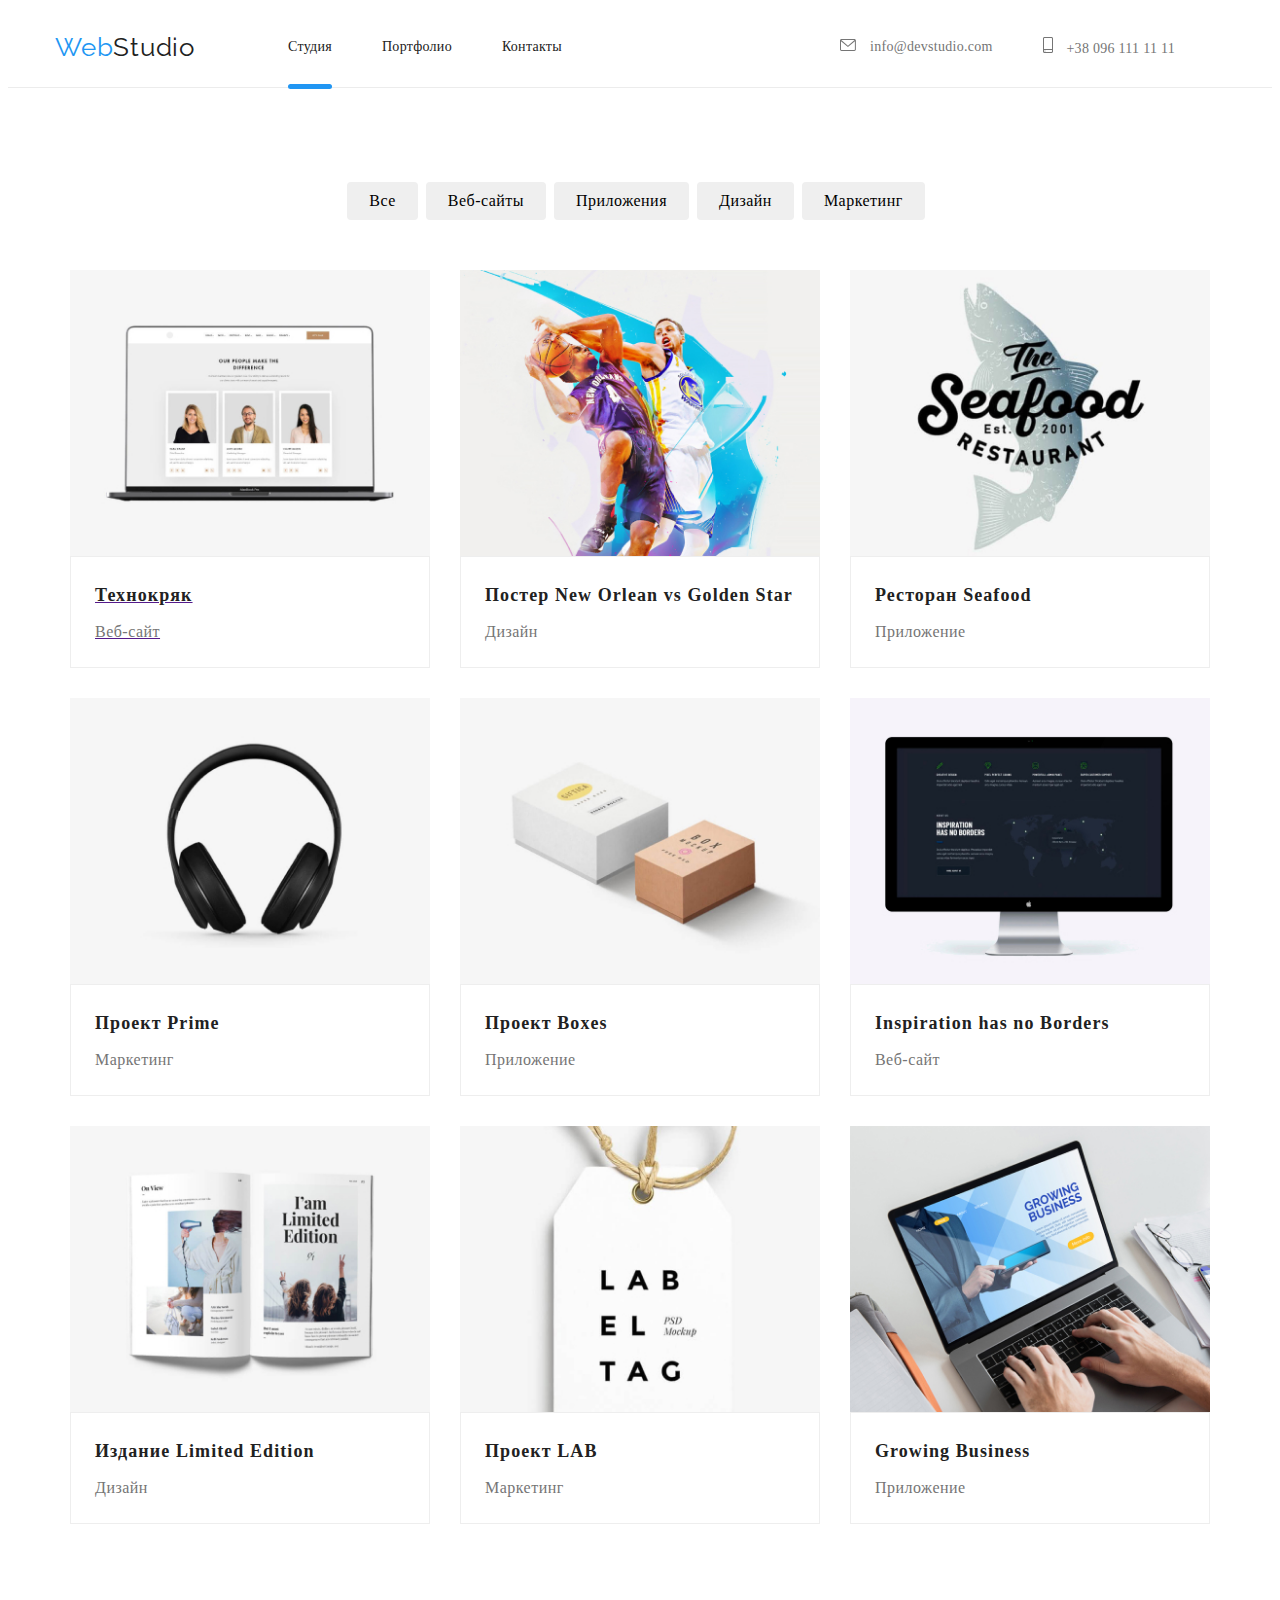
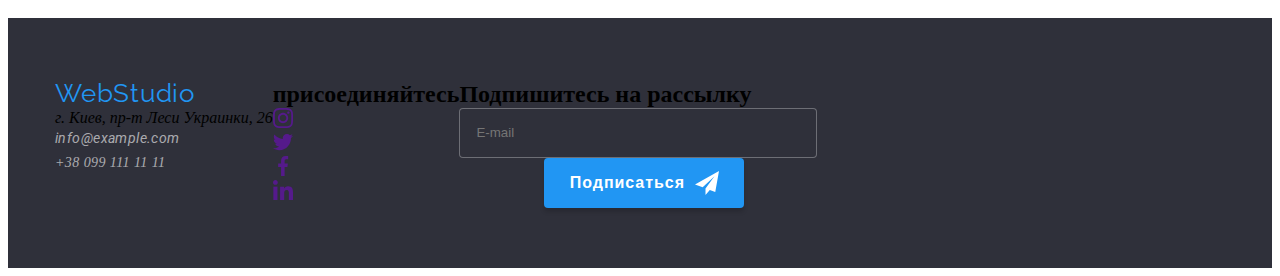
==== portfolio.html @ 3a4ba3d2 "SASS start" ====
<!DOCTYPE html>
<html lang="en">
<head>
    <meta charset="UTF-8">
    <meta http-equiv="X-UA-Compatible" content="IE=edge">
    <meta name="viewport" content="width=device-width, initial-scale=1.0">
    <title>Портфолио</title>
    <link rel="stylesheet" href="https://cdnjs.cloudflare.com/ajax/libs/modern-normalize/1.1.0/modern-normalize.min.css"
        integrity="sha512-wpPYUAdjBVSE4KJnH1VR1HeZfpl1ub8YT/NKx4PuQ5NmX2tKuGu6U/JRp5y+Y8XG2tV+wKQpNHVUX03MfMFn9Q=="
        crossorigin="anonymous" referrerpolicy="no-referrer" />

    <link href="https://fonts.googleapis.com/css2?family=Raleway:wght@700&family=Roboto:wght@400;500;700;900&display=swap"
        rel="stylesheet">
    
    <link rel="stylesheet" href="./css/main.min.css"/>
      
</head>
<body>
    <header class="header">
      <div class="conteiner">
        <div class="header__wrap">
          <a class="logo link" href="WebStudio"
            >Web<span class="logo__text">Studio</span>
          </a>
          <nav class="header__nav">
            <ul class="header__nav-list list">
              <li class="header__nav-item link current">
                <a href="./index.html" class="header__nav-link link current"
                  >Студия</a
                >
              </li>
              <li class="header__nav-item link">
                <a href="./portfolio.html" class="header__nav-link link "
                  >Портфолио</a
                >
              </li>
              <li class="header__nav-item link">
                <a href="" class="header__nav-link link">Контакты</a>
              </li>
            </ul>
          </nav>
          <ul class="header__contacts list">
            <li>
              <a class="header__contacts-link link" href="mailto:info@devstudio.com">
                <svg class="header-icon" width="16" height="12">
                  <use href="./img/icons.svg#icon-envelope"></use>
                </svg>
                info@devstudio.com
              </a>
            </li>
            <li>
              <a class="header__contacts-link link" href="tel:+380961111111">
                <svg class="header-icon" width="10" height="16">
                  <use href="./img/icons.svg#icon-smartphone"></use>
                </svg>
                +38 096 111 11 11
              </a>
            </li>
          </ul>
        </div>
      </div>
    </header>
    
    <main>
        <!-----Фильтр---->
        <section class="button" >
            <div class="container">
        <ul class="btn list">
            <li> <button class="button-nav" type="button">Все</button> </li>
            <li> <button class="button-nav" type="button">Веб-сайты</button> </li>
            <li> <button class="button-nav" type="button">Приложения</button> </li>
            <li> <button class="button-nav" type="button">Дизайн</button> </li>
            <li> <button class="button-nav" type="button">Маркетинг</button> </li>
        </ul>
        </div>
        
        <!----- Карточки---->
        <div class="container-card">
                    <ul class="card-set">
                <li class="item list">
                    <a href class="card-produkt-link">
                        <div class="masters-item-wrap">
            <img src="./img/img11.jpg" alt="фото Технокряк" width="370" />  
            <p class="portfolio-text">
                "Технокряк это современная площадка распространения коронавируса. Компании используют эту платформу для цифрового
                шпионажа и атак на защищённые сервера конкурентов."
            </p>
            </div>
            <div class="card-content"> 
            <h2 class="about-our-project">Технокряк</h2>
            <p class="about-project">Веб-сайт</p>
            </div>
            </a>
            </li>
            <li class="item list">
            <img src="./img/img222.jpg" alt="фото Постера" width="370" />
            <div class="card-content">
            <h2 class="about-our-project">Постер New Orlean vs Golden Star</h2>
            <p class="about-project">Дизайн</p>
            </div>
            </li>
            <li class="item list">
            <img src="./img/img333.jpg" alt="фото реклама ресторана" width="370" />
            <div class="card-content">
            <h2 class="about-our-project">Ресторан Seafood</h2>
            <p class="about-project">Приложение</p>
            </div>
            </li>
            <li class="item list">
            <img src="./img/img444.jpg" alt="фото проект прайм" width="370" />
            <div class="card-content">
            <h2 class="about-our-project">Проект Prime</h2>
            <p class="about-project">Маркетинг</p>
            </div>
            </li>
            <li class="item list">
            <img src="./img/img555.jpg" alt="фото проект прайм" width="370" />
            <div class="card-content">
            <h2 class="about-our-project">Проект Boxes</h2>
            <p class="about-project">Приложение</p>
            </div>
            </li>
            <li class="item list">
            <img src="./img/img666.jpg" alt="фото проект прайм" width="370" />
            <div class="card-content">
            <h2 class="about-our-project">Inspiration has no Borders</h2>
            <p class="about-project">Веб-сайт</p>
            </div>
            </li>
            <li class="item list">
            <img src="./img/img777.jpg" alt="фото проект прайм" width="370" />
            <div class="card-content">
            <h2 class="about-our-project">Издание Limited Edition</h2>
            <p class="about-project">Дизайн</p>
            </div>
            </li>
            <li class="item list">
            <img src="./img/img888.jpg" alt="фото проект прайм" width="370" />
            <div class="card-content">
            <h2 class="about-our-project">Проект LAB</h2>
            <p class="about-project">Маркетинг</p>
            </div>
            </li>
            <li class="item list">
            <img src="./img/img999.jpg" alt="фото проект прайм" width="370" />
            <div class="card-content">
            <h2 class="about-our-project">Growing Business</h2>
            <p class="about-project">Приложение</p>
            </div>
            </li>
            </ul>        
            </div>
            
        </section>
    </main>
    <footer class="footer">
        <div class="footer-conteiner">
            <div class="adress-footer">
                <a class="logo link" href="WebStudio">Web<span class="logo-three">Studio</span></a>
                <address class="address-header">
                    <ul class="list">
                        <li class="fotter-item">
                            г. Киев, пр-т Леси Украинки, 26 <br />
                        </li>
                        <li class="fotter-item">
                            <a class="address-header-mailto link" href="mailto:info@example.com">info@example.com</a><br />
                        </li>
                        <li class="fotter-item">
                            <a class="address-header-tel link" href="tel:+380991111111">+38 099 111 11 11</a>
                        </li>
                    </ul>
            </div>
    
    
            <div class="address-icons">
                <h2 class="join">присоединяйтесь</h2>
                <ul class="address-icons-insta list ">
                    <li class="address-icons-iteam">
                        <a href="" class="address-icons-link">
                            <svg class="address-icons-icon" width="20" height="20">
                                <use href="./img/icons.svg#icon-instagram">
                                </use>
                            </svg>
                        </a>
                    </li>
                    <li class="address-icons-iteam">
                        <a href="" class="address-icons-link">
                            <svg class="address-icons-icon" width="20" height="20">
                                <use href="./img/icons.svg#icon-twitter">
                                </use>
                            </svg>
                        </a>
                    </li>
                    <li class="address-icons-iteam">
                        <a href="" class="address-icons-link">
                            <svg class="address-icons-icon" width="20" height="20">
                                <use href="./img/icons.svg#icon-facebook1">
                                </use>
                            </svg>
                        </a>
                    </li>
                    <li class="address-icons-iteam">
                        <a href="" class="address-icons-link">
                            <svg class="address-icons-icon" width="20" height="20">
                                <use href="./img/icons.svg#icon-linkedin">
                                </use>
                            </svg>
                        </a>
                    </li>
                </ul>
            </div>
            <div class="mailing-conteiner">
              <h2 class="join">Подпишитесь на рассылку</h2>
              <div class="mailing-send">
              <input
               type="text"
               name placeholder="E-mail"
               class="input-mailing">
                <button type="submit"class=" hero-btn" >Подписаться
                <svg class="address-icons-plane" width="24" height="24">
                                <use href="./img/icons.svg#icon-plane">
                                </use>
                            </svg>
                            </button>
              </div>
        </div>
    </footer>
    </body>

    </html>
---- css/main.min.css ----
:root{--main-title-color: #ffffff;--second-title-color: #2f303a;--first-text-color: #ffffff;--second-text-color: #212121;--third-text-color: #757575;--fourth-text-color: #212121;--six-text-color: rgba(255, 255, 255, 0.6);--first-button-color: #ffffff;--second-button-color: #2196f3;--first-header-text-color: #2196f3;--second-header-text-color: #212121;--transition: 0.25s cubic-bezier(0.6, -0.28, 0.735, 0.045)}.visually-hidden{position:absolute;width:1px;height:1px;margin:-1px;padding:0;overflow:hidden;border:0;clip:rect(0 0 0 0)}.list{list-style:none}.link{text-decoration:none}p,h1,h2,h3,h4,h5,h6{margin:0}ul{margin:0;padding:0}img{display:block;max-width:100%;height:auto}*,*::after,*::before{box-sizing:border-box}.conteiner{width:1200px;padding-left:15px;padding-right:15px;margin:0 auto}.conteiner{width:1200px;padding-left:15px;padding-right:15px;margin:0 auto}.comand__title{font-weight:bold;font-size:36px;line-height:1.16;text-align:center;letter-spacing:.03em;color:var(--second-text-color);justify-content:center;margin-bottom:50px}.hero-btn{font-weight:bold;font-size:16px;line-height:1.87;letter-spacing:.06em;color:var(--first-text-color);cursor:pointer;width:200px;height:50px;left:700px;top:430px;border-radius:4px;background:var(--second-button-color);box-shadow:0px 4px 4px rgba(0,0,0,.15);margin:0 auto;display:flex;border:none;justify-content:center;align-items:center;transition:.25s cubic-bezier(0.6, -0.28, 0.735, 0.045)}.hero-btn:hover,.hero-btn:focus{color:--first-button-color;background-color:--first-button-color}.hero-btn-btn{font-weight:bold;font-size:16px;line-height:1.87;letter-spacing:.06em;color:var(--first-text-color);cursor:pointer;width:200px;height:50px;left:700px;top:430px;border-radius:4px;background:var(--second-button-color);box-shadow:0px 4px 4px rgba(0,0,0,.15);margin:0 auto;display:flex;border:none;justify-content:center;align-items:center;transition:.25s cubic-bezier(0.6, -0.28, 0.735, 0.045);margin-top:30px}.backdrope{width:100vw;height:100vh;background-color:rgba(105,105,105,.301);position:fixed;top:0;left:0;opacity:1;transition:250ms,visibility 250ms}.backdrope.is-hidden .modal{transform:translate(-50%, -50%) scale(0.7)}.modal{padding:40px;width:528px;min-height:581px;background-color:var(--main-title-color);border-radius:4px;position:absolute;top:50%;left:50%;transform:scale(1) translate(-50%, -50%);transition:transform 250ms;box-sizing:border-box}.modal-close{position:absolute;top:10px;right:10px;width:30px;height:30px;background-color:transparent;border:1px solid #999;border-radius:50%;display:flex;align-items:center;justify-content:center;box-sizing:border-box;cursor:pointer;color:var(--second-button-color)}.modal-close:hover,.modal-close:focus{fill:currentColor;border:1px solid var(--accent-color)}.icon-close{position:absolute}.backdrope.is-hidden.modal{transform:scale(1.5)}.is-hidden{visibility:hidden;opacity:0;pointer-events:none}.modal{padding:40px}.modal__title{font-size:19px;font-weight:bold;line-height:1.15;text-align:center;letter-spacing:.03em;color:var(--second-header-text-color);margin-bottom:12px;display:inline-block}.modal__title-field{margin-bottom:70px;margin:0 auto;position:relative}.modal__title-input-icon{position:absolute;top:50%;transform:translateY(-50%);left:15px;transition:var(--transition)}.modal__title-input-link{width:100%;height:40px;border:1px solid rgba(33,33,33,.2);border-radius:4px;padding-right:41px;padding-left:39px;box-sizing:border-box;outline:none;background-color:transparent;color:teal;transition:var(--transition)}.modal__title-input-link:focus+.imput-icon{fill:var(--second-button-color)}.modal__title-input-link:focus{border-color:var(--second-button-color)}.modal__title-input-link::-moz-placeholder{font-size:14px;color:var(--second-header-text-color);opacity:.7}.modal__title-input-link:-ms-input-placeholder{font-size:14px;color:var(--second-header-text-color);opacity:.7}.modal__title-input-link::placeholder{font-size:14px;color:var(--second-header-text-color);opacity:.7}.modal__title-link-text{width:100%;height:120px;border:1px solid rgba(33,33,33,.2);border-radius:4px;padding:10px;outline:none;resize:none;box-sizing:border-box;background-color:transparent;color:teal;transition:var(--transition)}.modal__title-link-text:focus{border-color:var(--second-button-color)}.modal__title-link-text::-moz-placeholder{font-size:14px;color:var(--second-header-text-color);opacity:.7}.modal__title-link-text:-ms-input-placeholder{font-size:14px;color:var(--second-header-text-color);opacity:.7}.modal__title-link-text::placeholder{font-size:14px;color:var(--second-header-text-color);opacity:.7}.modal__title-input-team{position:relative}.modal-input::-moz-placeholder, .modal-text::-moz-placeholder{font-size:14px;color:var(--second-header-text-color);opacity:.7}.modal-input:-ms-input-placeholder, .modal-text:-ms-input-placeholder{font-size:14px;color:var(--second-header-text-color);opacity:.7}.modal-input::placeholder,.modal-text::placeholder{font-size:14px;color:var(--second-header-text-color);opacity:.7}.modal__title-input-team{margin-bottom:10px;margin-top:4px}.modal__title-input-text{font-size:12px;color:var(--third-text-color)}.modal__check-text-color{margin-left:5px;text-decoration:underline;-webkit-text-decoration-skip-ink:none;text-decoration-skip-ink:none;font-size:14px;line-height:1.7;letter-spacing:.03em;color:var(--first-header-text-color)}.modal__check-text{font-size:14px;line-height:1.7;letter-spacing:.03em;color:var(--third-text-color);display:flex;justify-content:center;align-items:center;box-sizing:border-box}.modal__check-text::before{content:"";width:16px;height:15px;border:2px solid #000;margin-right:5px;display:block;border-radius:2px}.modal-check:checked+.modal__check-text::before{background-image:url(../img/check.svg);background-position:center;background-size:cover;background-repeat:no-repeat;border:none}.logo{font-family:Raleway,cursive;font-size:26px;line-height:1.19;letter-spacing:.03em;color:var(--first-header-text-color)}.logo__text{font-family:Raleway,cursive;font-size:26px;line-height:1.19;letter-spacing:.03em;color:var(--second-text-color);margin-right:93px}.logo__footer{font-family:Raleway,cursive;font-size:26px;line-height:1.19;letter-spacing:.03em;color:var(--first-text-color)}.header__wrap{display:flex;align-items:center}.header{padding-top:24px;padding-bottom:24px;border-bottom:1px solid #ececec}.header__nav-list{display:flex;margin-left:auto;align-items:center}.header__nav-item{font-weight:500;font-size:14px;line-height:1.33;letter-spacing:.02em;margin-right:50px;transition:color 250ms linear,cubic-bezier(0.6, -0.28, 0.735, 0.045);position:relative}.header__nav-link.current::after{content:"";display:block;width:100%;height:5px;background-color:var(--second-button-color);border-radius:10px;position:absolute;bottom:-32px}.header__nav-link{color:var(--second-text-color);transition:var(--transition)}.header__nav-link:hover,.header__nav-link:focus{color:var(--first-header-text-color)}.header__nav-link.current::after{content:"";display:block;width:100%;height:5px;background-color:var(--second-button-color);border-radius:10px;position:absolute;bottom:-32px}.header__contacts{display:flex;margin-left:auto}.header__contacts-link{font-weight:500;font-size:14px;line-height:1.14;letter-spacing:.02em;color:var(--third-text-color);margin-right:50px}.header__contacts-link:hover,.header__contacts-link:focus{color:var(--first-header-text-color)}.header-list{color:var(--third-text-color)}.header-list:hover,.header-list:focus{color:var(--second-button-color)}.header-icon{fill:var(--third-text-color)}.header-icon{margin-right:10px;fill:currentColor}.hero-right{background-color:var(--second-title-color);background-image:linear-gradient(rgba(47, 48, 58, 0.4), rgba(47, 48, 58, 0.4)),url(../img/offic.jpg);background-repeat:no-repeat;background-position:center;background-size:cover;padding-top:200px;padding-bottom:200px;justify-content:center;box-sizing:border-box;width:1600px;margin:0 auto}.hero__title{font-weight:900;font-size:44px;line-height:1.36;text-align:center;letter-spacing:.06em;text-transform:uppercase;color:var(--first-text-color);max-width:696px;margin:0 auto;margin-bottom:30px}.plan{padding-top:94px;padding-bottom:94px}.plan-list__item-text{font-size:14px;line-height:1.71;letter-spacing:.03em;color:var(--third-text-color);max-width:270px}.plan-list__item:not(:last-child){margin-right:30px}.plan-list{outline:1 px solid tomato;display:flex}.plan-list__item-pre-text{font-weight:bold;font-size:14px;line-height:1.14;letter-spacing:.03em;text-transform:uppercase;color:var(--second-text-color);margin-bottom:10px;margin-top:30px}.plan-list__item-box{display:flex;justify-content:center;align-items:center;width:270px;height:120px;background-color:#f5f4fa}.pikchers-link{padding-bottom:94px}.pikchers{display:flex}.pikchers__link:not(:last-child){margin-right:30px;position:relative}.pikchers__link-wrap{position:relative}.pikchers__link-text{position:absolute;font-weight:bold;font-size:14px;line-height:1.1;text-align:center;letter-spacing:.03em;text-transform:uppercase;color:var(--first-text-color);background-color:rgba(47,48,58,.8);bottom:0;width:100%;padding:27px 0px}.comand-list{display:flex;margin:0;margin-left:-30px}.comand-list>.comand-list__item{margin-left:30px;margin-top:50px;background-color:var(--main-title-color)}.comand-list>.comand-list__item{margin-left:30px;margin-top:0px;background-color:var(--main-title-color)}.comand-list__item-people{font-weight:500;font-size:16px;line-height:1.18;text-align:center;letter-spacing:.03em;color:var(--second-text-color);margin-bottom:10px}.comand-list__item-profession{font-size:16px;line-height:1.18;text-align:center;letter-spacing:.03em;color:var(--third-text-color);margin-bottom:16px}.comand-list__item-wrap{padding-top:30px;padding-bottom:30px;box-shadow:0px 1px 3px rgba(0,0,0,.12),0px 1px 1px rgba(0,0,0,.14),0px 2px 1px rgba(0,0,0,.2)}.comand-list__social{display:flex;justify-content:center}.social__item{width:44px;height:44px}.social__item+.social__item{margin-left:10px}.social__link{width:100%;height:100%;border-radius:50%;display:flex;justify-content:center;align-items:center;background-color:var(--main-title-color);color:#afb1b8;transition:var(--transition)}.social__link:hover,.social__link:focus{background-color:var(--second-button-color);color:var(--main-title-color)}.social__icon{fill:currentColor}.comand{padding-bottom:94px;padding-top:94px;background-color:#f5f4fa;box-sizing:border-box}.client{padding-top:94px;padding-bottom:94px;background-color:var(--main-title-color)}.client-constant__iteam{width:170px;height:92px;border:1px solid #afb1b8;border-radius:4px;transition:var(--transition)}.client-constant__iteam:hover,.client-constant__iteam:focus{border-color:var(--second-button-color)}.client-constant{display:flex;justify-content:center}.client-constant__iteam-link{width:100%;height:100%;border-radius:4px;display:flex;align-items:center;justify-content:center;border:none;background-color:var(--main-title-color);color:#afb1b8;transition:var(--transition)}.client-constant__iteam-link:hover,.client-constant__iteam-link:focus{background-color:var(--main-title-color);color:var(--second-button-color)}.client-constant__iteam-icon{fill:currentColor}.client-constant__iteam:not(:last-child){margin-right:30px}.footer{padding-top:60px;padding-bottom:60px;background-color:var(--second-title-color)}.footer-contact{font-style:normal;font-weight:normal;font-size:14px;line-height:1.71;letter-spacing:.03em;color:var(--first-text-color);margin-top:20px}.address-header-mailto{font-family:Roboto;font-size:14px;line-height:1.71;letter-spacing:.03em;color:var(--six-text-color)}.footer__adress{width:231px}.footer-social{margin-left:70px}.address-header-tel{font-size:14px;line-height:1.71;letter-spacing:.03em;color:var(--six-text-color);margin-top:90px}.footer-contact__link{margin-bottom:9px}.footer-conteiner{display:flex;align-items:baseline;width:1200px;padding-left:15px;padding-right:15px;margin:0 auto}.footer-social__text{display:flex;margin-bottom:20px;font-weight:bold;font-size:14px;line-height:1.14;letter-spacing:.03em;text-transform:uppercase;color:var(--first-text-color)}.footer-item__list-wrap{width:100%;height:100%;border-radius:50%;display:flex;justify-content:center;align-items:center;background-color:rgba(255,255,255,.1);color:#fff;transition:var(--transition);color:250ms linear,cubic-bezier(0.6, -0.28, 0.735, 0.045)}.footer-item__list-wrap:hover,.footer-item__list-wrap:focus{background-color:var(--second-button-color);color:var(--main-title-color)}.address-icons-icon{fill:currentColor}.footer-item__list{width:44px;height:44px}.footer-item__list+.footer-item__list{margin-left:10px}.footer-item{display:flex;justify-content:center}.footer-email{width:570px;height:86px;box-sizing:border-box;margin:12px 0 0 auto}.footer-email__item{display:flex;align-items:baseline}.input-mailing{width:358px;height:50px;border:1px solid rgba(255,255,255,.3);border-radius:4px;background-color:var(--second-title-color);color:rgba(255,255,255,.6);margin-right:12px;padding-left:16px}.address-icons-plane{margin-left:10px;fill:var(--main-title-color)}.about-our-project{font-size:18px;line-height:2;letter-spacing:.06em;color:var(--second-text-color)}.about-project{font-size:16px;line-height:1.87;letter-spacing:.03em;color:var(--third-text-color);margin-top:4px}.container-card{width:1170px;padding-left:15px;padding-right:15px;margin-left:auto;margin-right:auto;background-color:var(--main-title-color)}.card-set{padding:0;margin:0;display:flex;flex-wrap:wrap;margin-left:-30px;margin-top:-30px}.card-set>.item{flex-basis:calc(100% / 3 - 30px);margin-left:30px;margin-top:30px}.card-content{padding-left:24px;padding-bottom:20px;padding-top:20px;background-color:var(--main-title-color);border:1px solid #eee}.button-nav:hover{box-shadow:0px 1px 1px rgba(0,0,0,.12),0px 4px 4px rgba(0,0,0,.06),1px 4px 6px rgba(0,0,0,.16)}.portfolio-text{position:absolute;top:0;left:0;font-size:16px;color:#fff;line-height:1.5;padding:63px 24px;background-color:rgba(33,150,243,.9);height:100%;box-sizing:border-box;transform:translateY(100%);transition:var(--transition)}.item{position:relative}.item:hover .portfolio-text{transform:translateY(0)}.item:hover{box-shadow:0px 3px 1px rgba(0,0,0,.1),0px 1px 2px rgba(0,0,0,.08),0px 2px 2px rgba(0,0,0,.12)}.masters-item-wrap{position:relative;overflow:hidden}.btn{display:flex;justify-content:center;margin-bottom:50px}.button{padding-top:94px;padding-bottom:94px}.button-nav{font-family:inherit;font-style:inherit;font-weight:500;font-size:16px;line-height:1.62;letter-spacing:.03em;cursor:pointer;border-radius:4px;margin-right:8px;border:none;padding-left:22px;padding-right:22px;padding-top:6px;padding-bottom:6px;transition:var(--transition)}.button-nav:hover,.button-nav:focus,.button-nav .active{color:var(--first-text-color);background-color:var(--second-button-color)}/*# sourceMappingURL=main.min.css.map */
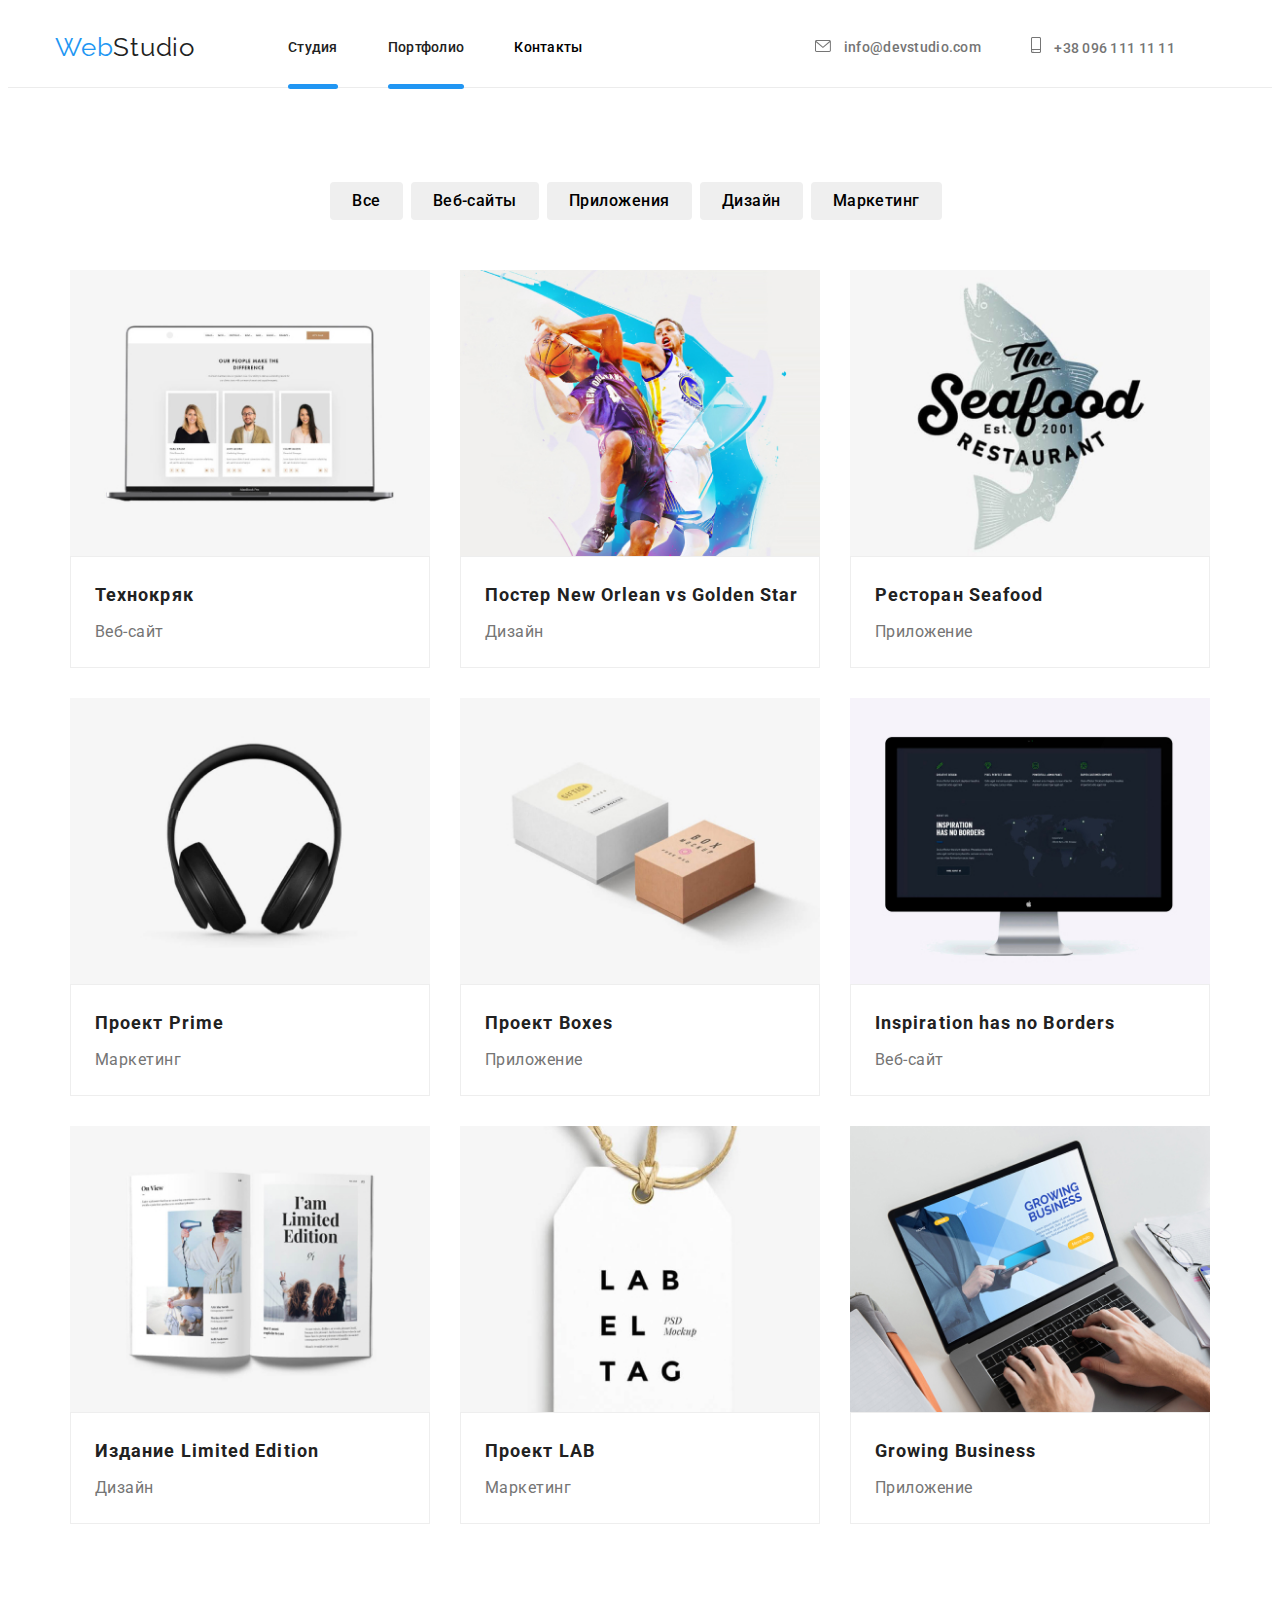
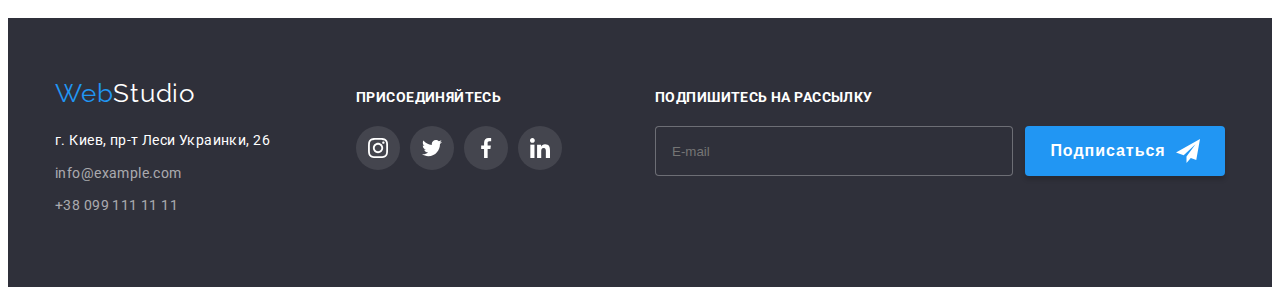
==== commit 687a826e: "corrects font" ====
--- a/portfolio.html
+++ b/portfolio.html
@@ -19,7 +19,7 @@
     <header class="header">
       <div class="conteiner">
         <div class="header__wrap">
-          <a class="logo link" href="WebStudio"
+          <a class="logo link" href="./index.html"
             >Web<span class="logo__text">Studio</span>
           </a>
           <nav class="header__nav">
@@ -35,7 +35,7 @@
                 >
               </li>
               <li class="header__nav-item link">
-                <a href="" class="header__nav-link link">Контакты</a>
+                <a href="" class="header__nav-team link">Контакты</a>
               </li>
             </ul>
           </nav>
@@ -76,9 +76,9 @@
         
         <!----- Карточки---->
         <div class="container-card">
-                    <ul class="card-set">
-                <li class="item list">
-                    <a href class="card-produkt-link">
+                    <ul class="card-set list ">
+                <li class="item link">
+                    <a href class="card-produkt-link link">
                         <div class="masters-item-wrap">
             <img src="./img/img11.jpg" alt="фото Технокряк" width="370" />  
             <p class="portfolio-text">
@@ -86,9 +86,9 @@
                 шпионажа и атак на защищённые сервера конкурентов."
             </p>
             </div>
-            <div class="card-content"> 
-            <h2 class="about-our-project">Технокряк</h2>
-            <p class="about-project">Веб-сайт</p>
+            <div class="card-content link"> 
+            <h2 class="about-our-project link">Технокряк</h2>
+            <p class="about-project link">Веб-сайт</p>
             </div>
             </a>
             </li>
@@ -155,52 +155,52 @@
     </main>
     <footer class="footer">
         <div class="footer-conteiner">
-            <div class="adress-footer">
-                <a class="logo link" href="WebStudio">Web<span class="logo-three">Studio</span></a>
-                <address class="address-header">
-                    <ul class="list">
-                        <li class="fotter-item">
+            <div class="footer__adress">
+                <a class="logo link" href="WebStudio">Web<span class="logo__footer">Studio</span></a>
+                <address class="footer-contact">
+                    <ul class="footer-contact__item list">
+                        <li class="footer-contact__link">
                             г. Киев, пр-т Леси Украинки, 26 <br />
                         </li>
-                        <li class="fotter-item">
+                        <li class="footer-contact__link">
                             <a class="address-header-mailto link" href="mailto:info@example.com">info@example.com</a><br />
                         </li>
-                        <li class="fotter-item">
+                        <li class="footer-contact__link">
                             <a class="address-header-tel link" href="tel:+380991111111">+38 099 111 11 11</a>
                         </li>
                     </ul>
             </div>
     
     
-            <div class="address-icons">
-                <h2 class="join">присоединяйтесь</h2>
-                <ul class="address-icons-insta list ">
-                    <li class="address-icons-iteam">
-                        <a href="" class="address-icons-link">
+            <div class="footer-social">
+                <h2 class="footer-social__text">присоединяйтесь</h2>
+                <ul class="footer-item list ">
+                    <li class="footer-item__list">
+                        <a href="" class="footer-item__list-wrap">
                             <svg class="address-icons-icon" width="20" height="20">
                                 <use href="./img/icons.svg#icon-instagram">
                                 </use>
                             </svg>
                         </a>
                     </li>
-                    <li class="address-icons-iteam">
-                        <a href="" class="address-icons-link">
+                    <li class="footer-item__list">
+                        <a href="" class="footer-item__list-wrap">
                             <svg class="address-icons-icon" width="20" height="20">
                                 <use href="./img/icons.svg#icon-twitter">
                                 </use>
                             </svg>
                         </a>
                     </li>
-                    <li class="address-icons-iteam">
-                        <a href="" class="address-icons-link">
+                    <li class="footer-item__list">
+                        <a href="" class="footer-item__list-wrap">
                             <svg class="address-icons-icon" width="20" height="20">
                                 <use href="./img/icons.svg#icon-facebook1">
                                 </use>
                             </svg>
                         </a>
                     </li>
-                    <li class="address-icons-iteam">
-                        <a href="" class="address-icons-link">
+                    <li class="footer-item__list">
+                        <a href="" class="footer-item__list-wrap">
                             <svg class="address-icons-icon" width="20" height="20">
                                 <use href="./img/icons.svg#icon-linkedin">
                                 </use>
@@ -209,9 +209,9 @@
                     </li>
                 </ul>
             </div>
-            <div class="mailing-conteiner">
-              <h2 class="join">Подпишитесь на рассылку</h2>
-              <div class="mailing-send">
+            <div class="footer-email">
+              <h2 class="footer-social__text">Подпишитесь на рассылку</h2>
+              <div class="footer-email__item">
               <input
                type="text"
                name placeholder="E-mail"
--- a/css/main.min.css
+++ b/css/main.min.css
@@ -1 +1 @@
-:root{--main-title-color: #ffffff;--second-title-color: #2f303a;--first-text-color: #ffffff;--second-text-color: #212121;--third-text-color: #757575;--fourth-text-color: #212121;--six-text-color: rgba(255, 255, 255, 0.6);--first-button-color: #ffffff;--second-button-color: #2196f3;--first-header-text-color: #2196f3;--second-header-text-color: #212121;--transition: 0.25s cubic-bezier(0.6, -0.28, 0.735, 0.045)}.visually-hidden{position:absolute;width:1px;height:1px;margin:-1px;padding:0;overflow:hidden;border:0;clip:rect(0 0 0 0)}.list{list-style:none}.link{text-decoration:none}p,h1,h2,h3,h4,h5,h6{margin:0}ul{margin:0;padding:0}img{display:block;max-width:100%;height:auto}*,*::after,*::before{box-sizing:border-box}.conteiner{width:1200px;padding-left:15px;padding-right:15px;margin:0 auto}.conteiner{width:1200px;padding-left:15px;padding-right:15px;margin:0 auto}.comand__title{font-weight:bold;font-size:36px;line-height:1.16;text-align:center;letter-spacing:.03em;color:var(--second-text-color);justify-content:center;margin-bottom:50px}.hero-btn{font-weight:bold;font-size:16px;line-height:1.87;letter-spacing:.06em;color:var(--first-text-color);cursor:pointer;width:200px;height:50px;left:700px;top:430px;border-radius:4px;background:var(--second-button-color);box-shadow:0px 4px 4px rgba(0,0,0,.15);margin:0 auto;display:flex;border:none;justify-content:center;align-items:center;transition:.25s cubic-bezier(0.6, -0.28, 0.735, 0.045)}.hero-btn:hover,.hero-btn:focus{color:--first-button-color;background-color:--first-button-color}.hero-btn-btn{font-weight:bold;font-size:16px;line-height:1.87;letter-spacing:.06em;color:var(--first-text-color);cursor:pointer;width:200px;height:50px;left:700px;top:430px;border-radius:4px;background:var(--second-button-color);box-shadow:0px 4px 4px rgba(0,0,0,.15);margin:0 auto;display:flex;border:none;justify-content:center;align-items:center;transition:.25s cubic-bezier(0.6, -0.28, 0.735, 0.045);margin-top:30px}.backdrope{width:100vw;height:100vh;background-color:rgba(105,105,105,.301);position:fixed;top:0;left:0;opacity:1;transition:250ms,visibility 250ms}.backdrope.is-hidden .modal{transform:translate(-50%, -50%) scale(0.7)}.modal{padding:40px;width:528px;min-height:581px;background-color:var(--main-title-color);border-radius:4px;position:absolute;top:50%;left:50%;transform:scale(1) translate(-50%, -50%);transition:transform 250ms;box-sizing:border-box}.modal-close{position:absolute;top:10px;right:10px;width:30px;height:30px;background-color:transparent;border:1px solid #999;border-radius:50%;display:flex;align-items:center;justify-content:center;box-sizing:border-box;cursor:pointer;color:var(--second-button-color)}.modal-close:hover,.modal-close:focus{fill:currentColor;border:1px solid var(--accent-color)}.icon-close{position:absolute}.backdrope.is-hidden.modal{transform:scale(1.5)}.is-hidden{visibility:hidden;opacity:0;pointer-events:none}.modal{padding:40px}.modal__title{font-size:19px;font-weight:bold;line-height:1.15;text-align:center;letter-spacing:.03em;color:var(--second-header-text-color);margin-bottom:12px;display:inline-block}.modal__title-field{margin-bottom:70px;margin:0 auto;position:relative}.modal__title-input-icon{position:absolute;top:50%;transform:translateY(-50%);left:15px;transition:var(--transition)}.modal__title-input-link{width:100%;height:40px;border:1px solid rgba(33,33,33,.2);border-radius:4px;padding-right:41px;padding-left:39px;box-sizing:border-box;outline:none;background-color:transparent;color:teal;transition:var(--transition)}.modal__title-input-link:focus+.imput-icon{fill:var(--second-button-color)}.modal__title-input-link:focus{border-color:var(--second-button-color)}.modal__title-input-link::-moz-placeholder{font-size:14px;color:var(--second-header-text-color);opacity:.7}.modal__title-input-link:-ms-input-placeholder{font-size:14px;color:var(--second-header-text-color);opacity:.7}.modal__title-input-link::placeholder{font-size:14px;color:var(--second-header-text-color);opacity:.7}.modal__title-link-text{width:100%;height:120px;border:1px solid rgba(33,33,33,.2);border-radius:4px;padding:10px;outline:none;resize:none;box-sizing:border-box;background-color:transparent;color:teal;transition:var(--transition)}.modal__title-link-text:focus{border-color:var(--second-button-color)}.modal__title-link-text::-moz-placeholder{font-size:14px;color:var(--second-header-text-color);opacity:.7}.modal__title-link-text:-ms-input-placeholder{font-size:14px;color:var(--second-header-text-color);opacity:.7}.modal__title-link-text::placeholder{font-size:14px;color:var(--second-header-text-color);opacity:.7}.modal__title-input-team{position:relative}.modal-input::-moz-placeholder, .modal-text::-moz-placeholder{font-size:14px;color:var(--second-header-text-color);opacity:.7}.modal-input:-ms-input-placeholder, .modal-text:-ms-input-placeholder{font-size:14px;color:var(--second-header-text-color);opacity:.7}.modal-input::placeholder,.modal-text::placeholder{font-size:14px;color:var(--second-header-text-color);opacity:.7}.modal__title-input-team{margin-bottom:10px;margin-top:4px}.modal__title-input-text{font-size:12px;color:var(--third-text-color)}.modal__check-text-color{margin-left:5px;text-decoration:underline;-webkit-text-decoration-skip-ink:none;text-decoration-skip-ink:none;font-size:14px;line-height:1.7;letter-spacing:.03em;color:var(--first-header-text-color)}.modal__check-text{font-size:14px;line-height:1.7;letter-spacing:.03em;color:var(--third-text-color);display:flex;justify-content:center;align-items:center;box-sizing:border-box}.modal__check-text::before{content:"";width:16px;height:15px;border:2px solid #000;margin-right:5px;display:block;border-radius:2px}.modal-check:checked+.modal__check-text::before{background-image:url(../img/check.svg);background-position:center;background-size:cover;background-repeat:no-repeat;border:none}.logo{font-family:Raleway,cursive;font-size:26px;line-height:1.19;letter-spacing:.03em;color:var(--first-header-text-color)}.logo__text{font-family:Raleway,cursive;font-size:26px;line-height:1.19;letter-spacing:.03em;color:var(--second-text-color);margin-right:93px}.logo__footer{font-family:Raleway,cursive;font-size:26px;line-height:1.19;letter-spacing:.03em;color:var(--first-text-color)}.header__wrap{display:flex;align-items:center}.header{padding-top:24px;padding-bottom:24px;border-bottom:1px solid #ececec}.header__nav-list{display:flex;margin-left:auto;align-items:center}.header__nav-item{font-weight:500;font-size:14px;line-height:1.33;letter-spacing:.02em;margin-right:50px;transition:color 250ms linear,cubic-bezier(0.6, -0.28, 0.735, 0.045);position:relative}.header__nav-link.current::after{content:"";display:block;width:100%;height:5px;background-color:var(--second-button-color);border-radius:10px;position:absolute;bottom:-32px}.header__nav-link{color:var(--second-text-color);transition:var(--transition)}.header__nav-link:hover,.header__nav-link:focus{color:var(--first-header-text-color)}.header__nav-link.current::after{content:"";display:block;width:100%;height:5px;background-color:var(--second-button-color);border-radius:10px;position:absolute;bottom:-32px}.header__contacts{display:flex;margin-left:auto}.header__contacts-link{font-weight:500;font-size:14px;line-height:1.14;letter-spacing:.02em;color:var(--third-text-color);margin-right:50px}.header__contacts-link:hover,.header__contacts-link:focus{color:var(--first-header-text-color)}.header-list{color:var(--third-text-color)}.header-list:hover,.header-list:focus{color:var(--second-button-color)}.header-icon{fill:var(--third-text-color)}.header-icon{margin-right:10px;fill:currentColor}.hero-right{background-color:var(--second-title-color);background-image:linear-gradient(rgba(47, 48, 58, 0.4), rgba(47, 48, 58, 0.4)),url(../img/offic.jpg);background-repeat:no-repeat;background-position:center;background-size:cover;padding-top:200px;padding-bottom:200px;justify-content:center;box-sizing:border-box;width:1600px;margin:0 auto}.hero__title{font-weight:900;font-size:44px;line-height:1.36;text-align:center;letter-spacing:.06em;text-transform:uppercase;color:var(--first-text-color);max-width:696px;margin:0 auto;margin-bottom:30px}.plan{padding-top:94px;padding-bottom:94px}.plan-list__item-text{font-size:14px;line-height:1.71;letter-spacing:.03em;color:var(--third-text-color);max-width:270px}.plan-list__item:not(:last-child){margin-right:30px}.plan-list{outline:1 px solid tomato;display:flex}.plan-list__item-pre-text{font-weight:bold;font-size:14px;line-height:1.14;letter-spacing:.03em;text-transform:uppercase;color:var(--second-text-color);margin-bottom:10px;margin-top:30px}.plan-list__item-box{display:flex;justify-content:center;align-items:center;width:270px;height:120px;background-color:#f5f4fa}.pikchers-link{padding-bottom:94px}.pikchers{display:flex}.pikchers__link:not(:last-child){margin-right:30px;position:relative}.pikchers__link-wrap{position:relative}.pikchers__link-text{position:absolute;font-weight:bold;font-size:14px;line-height:1.1;text-align:center;letter-spacing:.03em;text-transform:uppercase;color:var(--first-text-color);background-color:rgba(47,48,58,.8);bottom:0;width:100%;padding:27px 0px}.comand-list{display:flex;margin:0;margin-left:-30px}.comand-list>.comand-list__item{margin-left:30px;margin-top:50px;background-color:var(--main-title-color)}.comand-list>.comand-list__item{margin-left:30px;margin-top:0px;background-color:var(--main-title-color)}.comand-list__item-people{font-weight:500;font-size:16px;line-height:1.18;text-align:center;letter-spacing:.03em;color:var(--second-text-color);margin-bottom:10px}.comand-list__item-profession{font-size:16px;line-height:1.18;text-align:center;letter-spacing:.03em;color:var(--third-text-color);margin-bottom:16px}.comand-list__item-wrap{padding-top:30px;padding-bottom:30px;box-shadow:0px 1px 3px rgba(0,0,0,.12),0px 1px 1px rgba(0,0,0,.14),0px 2px 1px rgba(0,0,0,.2)}.comand-list__social{display:flex;justify-content:center}.social__item{width:44px;height:44px}.social__item+.social__item{margin-left:10px}.social__link{width:100%;height:100%;border-radius:50%;display:flex;justify-content:center;align-items:center;background-color:var(--main-title-color);color:#afb1b8;transition:var(--transition)}.social__link:hover,.social__link:focus{background-color:var(--second-button-color);color:var(--main-title-color)}.social__icon{fill:currentColor}.comand{padding-bottom:94px;padding-top:94px;background-color:#f5f4fa;box-sizing:border-box}.client{padding-top:94px;padding-bottom:94px;background-color:var(--main-title-color)}.client-constant__iteam{width:170px;height:92px;border:1px solid #afb1b8;border-radius:4px;transition:var(--transition)}.client-constant__iteam:hover,.client-constant__iteam:focus{border-color:var(--second-button-color)}.client-constant{display:flex;justify-content:center}.client-constant__iteam-link{width:100%;height:100%;border-radius:4px;display:flex;align-items:center;justify-content:center;border:none;background-color:var(--main-title-color);color:#afb1b8;transition:var(--transition)}.client-constant__iteam-link:hover,.client-constant__iteam-link:focus{background-color:var(--main-title-color);color:var(--second-button-color)}.client-constant__iteam-icon{fill:currentColor}.client-constant__iteam:not(:last-child){margin-right:30px}.footer{padding-top:60px;padding-bottom:60px;background-color:var(--second-title-color)}.footer-contact{font-style:normal;font-weight:normal;font-size:14px;line-height:1.71;letter-spacing:.03em;color:var(--first-text-color);margin-top:20px}.address-header-mailto{font-family:Roboto;font-size:14px;line-height:1.71;letter-spacing:.03em;color:var(--six-text-color)}.footer__adress{width:231px}.footer-social{margin-left:70px}.address-header-tel{font-size:14px;line-height:1.71;letter-spacing:.03em;color:var(--six-text-color);margin-top:90px}.footer-contact__link{margin-bottom:9px}.footer-conteiner{display:flex;align-items:baseline;width:1200px;padding-left:15px;padding-right:15px;margin:0 auto}.footer-social__text{display:flex;margin-bottom:20px;font-weight:bold;font-size:14px;line-height:1.14;letter-spacing:.03em;text-transform:uppercase;color:var(--first-text-color)}.footer-item__list-wrap{width:100%;height:100%;border-radius:50%;display:flex;justify-content:center;align-items:center;background-color:rgba(255,255,255,.1);color:#fff;transition:var(--transition);color:250ms linear,cubic-bezier(0.6, -0.28, 0.735, 0.045)}.footer-item__list-wrap:hover,.footer-item__list-wrap:focus{background-color:var(--second-button-color);color:var(--main-title-color)}.address-icons-icon{fill:currentColor}.footer-item__list{width:44px;height:44px}.footer-item__list+.footer-item__list{margin-left:10px}.footer-item{display:flex;justify-content:center}.footer-email{width:570px;height:86px;box-sizing:border-box;margin:12px 0 0 auto}.footer-email__item{display:flex;align-items:baseline}.input-mailing{width:358px;height:50px;border:1px solid rgba(255,255,255,.3);border-radius:4px;background-color:var(--second-title-color);color:rgba(255,255,255,.6);margin-right:12px;padding-left:16px}.address-icons-plane{margin-left:10px;fill:var(--main-title-color)}.about-our-project{font-size:18px;line-height:2;letter-spacing:.06em;color:var(--second-text-color)}.about-project{font-size:16px;line-height:1.87;letter-spacing:.03em;color:var(--third-text-color);margin-top:4px}.container-card{width:1170px;padding-left:15px;padding-right:15px;margin-left:auto;margin-right:auto;background-color:var(--main-title-color)}.card-set{padding:0;margin:0;display:flex;flex-wrap:wrap;margin-left:-30px;margin-top:-30px}.card-set>.item{flex-basis:calc(100% / 3 - 30px);margin-left:30px;margin-top:30px}.card-content{padding-left:24px;padding-bottom:20px;padding-top:20px;background-color:var(--main-title-color);border:1px solid #eee}.button-nav:hover{box-shadow:0px 1px 1px rgba(0,0,0,.12),0px 4px 4px rgba(0,0,0,.06),1px 4px 6px rgba(0,0,0,.16)}.portfolio-text{position:absolute;top:0;left:0;font-size:16px;color:#fff;line-height:1.5;padding:63px 24px;background-color:rgba(33,150,243,.9);height:100%;box-sizing:border-box;transform:translateY(100%);transition:var(--transition)}.item{position:relative}.item:hover .portfolio-text{transform:translateY(0)}.item:hover{box-shadow:0px 3px 1px rgba(0,0,0,.1),0px 1px 2px rgba(0,0,0,.08),0px 2px 2px rgba(0,0,0,.12)}.masters-item-wrap{position:relative;overflow:hidden}.btn{display:flex;justify-content:center;margin-bottom:50px}.button{padding-top:94px;padding-bottom:94px}.button-nav{font-family:inherit;font-style:inherit;font-weight:500;font-size:16px;line-height:1.62;letter-spacing:.03em;cursor:pointer;border-radius:4px;margin-right:8px;border:none;padding-left:22px;padding-right:22px;padding-top:6px;padding-bottom:6px;transition:var(--transition)}.button-nav:hover,.button-nav:focus,.button-nav .active{color:var(--first-text-color);background-color:var(--second-button-color)}/*# sourceMappingURL=main.min.css.map */+:root{--main-title-color: #ffffff;--second-title-color: #2f303a;--first-text-color: #ffffff;--second-text-color: #212121;--third-text-color: #757575;--fourth-text-color: #212121;--six-text-color: rgba(255, 255, 255, 0.6);--first-button-color: #ffffff;--second-button-color: #2196f3;--first-header-text-color: #2196f3;--second-header-text-color: #212121;--transition: 0.25s cubic-bezier(0.6, -0.28, 0.735, 0.045)}.visually-hidden{position:absolute;width:1px;height:1px;margin:-1px;padding:0;overflow:hidden;border:0;clip:rect(0 0 0 0)}.list{list-style:none}.link{text-decoration:none}body{font-family:Roboto,sans-serif;background-color:var(--main-title-color);color:var(--fourth-text-color);letter-spacing:-0.03em}p,h1,h2,h3,h4,h5,h6{margin:0}ul{margin:0;padding:0}img{display:block;max-width:100%;height:auto}*,*::after,*::before{box-sizing:border-box}.conteiner{width:1200px;padding-left:15px;padding-right:15px;margin:0 auto}.conteiner{width:1200px;padding-left:15px;padding-right:15px;margin:0 auto}.comand__title{font-weight:bold;font-size:36px;line-height:1.16;text-align:center;letter-spacing:.03em;color:var(--second-text-color);justify-content:center;margin-bottom:50px}.hero-btn{font-weight:bold;font-size:16px;line-height:1.87;letter-spacing:.06em;color:var(--first-text-color);cursor:pointer;width:200px;height:50px;left:700px;top:430px;border-radius:4px;background:var(--second-button-color);box-shadow:0px 4px 4px rgba(0,0,0,.15);margin:0 auto;display:flex;border:none;justify-content:center;align-items:center;transition:.25s cubic-bezier(0.6, -0.28, 0.735, 0.045)}.hero-btn:hover,.hero-btn:focus{color:--first-button-color;background-color:--first-button-color}.hero-btn-btn{font-weight:bold;font-size:16px;line-height:1.87;letter-spacing:.06em;color:var(--first-text-color);cursor:pointer;width:200px;height:50px;left:700px;top:430px;border-radius:4px;background:var(--second-button-color);box-shadow:0px 4px 4px rgba(0,0,0,.15);margin:0 auto;display:flex;border:none;justify-content:center;align-items:center;transition:.25s cubic-bezier(0.6, -0.28, 0.735, 0.045);margin-top:30px}.backdrope{width:100vw;height:100vh;background-color:rgba(105,105,105,.301);position:fixed;top:0;left:0;opacity:1;transition:250ms,visibility 250ms}.backdrope.is-hidden .modal{transform:translate(-50%, -50%) scale(0.7)}.modal{padding:40px;width:528px;min-height:581px;background-color:var(--main-title-color);border-radius:4px;position:absolute;top:50%;left:50%;transform:scale(1) translate(-50%, -50%);transition:transform 250ms;box-sizing:border-box}.modal-close{position:absolute;top:10px;right:10px;width:30px;height:30px;background-color:transparent;border:1px solid #999;border-radius:50%;display:flex;align-items:center;justify-content:center;box-sizing:border-box;cursor:pointer;color:var(--second-button-color)}.modal-close:hover,.modal-close:focus{fill:currentColor;border:1px solid var(--accent-color)}.icon-close{position:absolute}.backdrope.is-hidden.modal{transform:scale(1.5)}.is-hidden{visibility:hidden;opacity:0;pointer-events:none}.modal{padding:40px}.modal__title{font-size:20px;font-weight:bold;line-height:1.15;text-align:center;letter-spacing:.03em;color:var(--second-header-text-color);margin-bottom:12px;display:inline-block}.modal__title-field{margin-bottom:70px;margin:0 auto;position:relative}.modal__title-input-icon{position:absolute;top:50%;transform:translateY(-50%);left:15px;transition:var(--transition)}.modal__title-input-link{width:100%;height:40px;border:1px solid rgba(33,33,33,.2);border-radius:4px;padding-right:41px;padding-left:39px;box-sizing:border-box;outline:none;background-color:transparent;color:teal;transition:var(--transition)}.modal__title-input-link:focus+.imput-icon{fill:var(--second-button-color)}.modal__title-input-link:focus{border-color:var(--second-button-color)}.modal__title-input-link::-moz-placeholder{font-size:14px;color:var(--second-header-text-color);opacity:.7}.modal__title-input-link:-ms-input-placeholder{font-size:14px;color:var(--second-header-text-color);opacity:.7}.modal__title-input-link::placeholder{font-size:14px;color:var(--second-header-text-color);opacity:.7}.modal__title-link-text{width:100%;height:120px;border:1px solid rgba(33,33,33,.2);border-radius:4px;padding:10px;outline:none;resize:none;box-sizing:border-box;background-color:transparent;color:teal;transition:var(--transition)}.modal__title-link-text:focus{border-color:var(--second-button-color)}.modal__title-link-text::-moz-placeholder{font-size:14px;color:var(--second-header-text-color);opacity:.7}.modal__title-link-text:-ms-input-placeholder{font-size:14px;color:var(--second-header-text-color);opacity:.7}.modal__title-link-text::placeholder{font-size:14px;color:var(--second-header-text-color);opacity:.7}.modal__title-input-team{position:relative}.modal-input::-moz-placeholder, .modal-text::-moz-placeholder{font-size:14px;color:var(--second-header-text-color);opacity:.7}.modal-input:-ms-input-placeholder, .modal-text:-ms-input-placeholder{font-size:14px;color:var(--second-header-text-color);opacity:.7}.modal-input::placeholder,.modal-text::placeholder{font-size:14px;color:var(--second-header-text-color);opacity:.7}.modal__title-input-team{margin-bottom:10px;margin-top:4px}.modal__title-input-text{font-size:12px;color:var(--third-text-color)}.modal__check-text-color{margin-left:5px;text-decoration:underline;-webkit-text-decoration-skip-ink:none;text-decoration-skip-ink:none;font-size:14px;line-height:1.7;letter-spacing:.03em;color:var(--first-header-text-color)}.modal__check-text{font-size:14px;line-height:1.7;letter-spacing:.03em;color:var(--third-text-color);display:flex;justify-content:center;align-items:center;box-sizing:border-box}.modal__check-text::before{content:"";width:16px;height:15px;border:2px solid #000;margin-right:5px;display:block;border-radius:2px}.modal-check:checked+.modal__check-text::before{background-image:url(../img/check.svg);background-position:center;background-size:cover;background-repeat:no-repeat;border:none}.logo{font-family:Raleway,cursive;font-size:26px;line-height:1.19;letter-spacing:.03em;color:var(--first-header-text-color)}.logo__text{font-family:Raleway,cursive;font-size:26px;line-height:1.19;letter-spacing:.03em;color:var(--second-text-color);margin-right:93px}.logo__footer{font-family:Raleway,cursive;font-size:26px;line-height:1.19;letter-spacing:.03em;color:var(--first-text-color)}.header__wrap{display:flex;align-items:center}.header{padding-top:24px;padding-bottom:24px;border-bottom:1px solid #ececec}.header__nav-list{display:flex;margin-left:auto;align-items:center}.header__nav-item{font-weight:500;font-size:14px;line-height:1.33;letter-spacing:.02em;margin-right:50px;transition:color 250ms linear,cubic-bezier(0.6, -0.28, 0.735, 0.045);position:relative}.header__nav-team{font-weight:500;font-size:14px;line-height:1.33;letter-spacing:.02em;margin-right:50px;color:#000}.header__nav-link.current::after{content:"";display:block;width:100%;height:5px;background-color:var(--second-button-color);border-radius:10px;position:absolute;bottom:-32px}.header__nav-link::after{content:"";display:block;width:100%;height:5px;background-color:var(--second-button-color);border-radius:10px;position:absolute;bottom:-32px}.header__nav-link{color:var(--second-text-color);transition:var(--transition)}.header__nav-link:hover,.header__nav-link:focus{color:var(--first-header-text-color)}.header__contacts{display:flex;margin-left:auto}.header__contacts-link{font-weight:500;font-size:14px;line-height:1.14;letter-spacing:.02em;color:var(--third-text-color);margin-right:50px}.header__contacts-link:hover,.header__contacts-link:focus{color:var(--first-header-text-color)}.header-list{color:var(--third-text-color)}.header-list:hover,.header-list:focus{color:var(--second-button-color)}.header-icon{fill:var(--third-text-color)}.header-icon{margin-right:10px;fill:currentColor}.hero-right{background-color:var(--second-title-color);background-image:linear-gradient(rgba(47, 48, 58, 0.4), rgba(47, 48, 58, 0.4)),url(../img/offic.jpg);background-repeat:no-repeat;background-position:center;background-size:cover;padding-top:200px;padding-bottom:200px;justify-content:center;box-sizing:border-box;max-width:1600px;margin:0 auto}.hero__title{font-weight:900;font-size:44px;line-height:1.36;text-align:center;letter-spacing:.06em;text-transform:uppercase;color:var(--first-text-color);max-width:696px;margin:0 auto;margin-bottom:30px}.plan{padding-top:94px;padding-bottom:94px}.plan-list__item-text{font-size:14px;line-height:1.71;letter-spacing:.03em;color:var(--third-text-color);max-width:270px}.plan-list__item:not(:last-child){margin-right:30px}.plan-list{outline:1 px solid tomato;display:flex}.plan-list__item-pre-text{font-weight:bold;font-size:14px;line-height:1.14;letter-spacing:.03em;text-transform:uppercase;color:var(--second-text-color);margin-bottom:10px;margin-top:30px}.plan-list__item-box{display:flex;justify-content:center;align-items:center;width:270px;height:120px;background-color:#f5f4fa}.pikchers-link{padding-bottom:94px}.pikchers{display:flex}.pikchers__link:not(:last-child){margin-right:30px;position:relative}.pikchers__link-wrap{position:relative}.pikchers__link-text{position:absolute;font-weight:bold;font-size:14px;line-height:1.1;text-align:center;letter-spacing:.03em;text-transform:uppercase;color:var(--first-text-color);background-color:rgba(47,48,58,.8);bottom:0;width:100%;padding:27px 0px}.comand-list{display:flex;margin:0;margin-left:-30px}.comand-list>.comand-list__item{margin-left:30px;margin-top:50px;background-color:var(--main-title-color)}.comand-list>.comand-list__item{margin-left:30px;margin-top:0px;background-color:var(--main-title-color)}.comand-list__item-people{font-weight:500;font-size:16px;line-height:1.18;text-align:center;letter-spacing:.03em;color:var(--second-text-color);margin-bottom:10px}.comand-list__item-profession{font-size:16px;line-height:1.18;text-align:center;letter-spacing:.03em;color:var(--third-text-color);margin-bottom:16px}.comand-list__item-wrap{padding-top:30px;padding-bottom:30px;box-shadow:0px 1px 3px rgba(0,0,0,.12),0px 1px 1px rgba(0,0,0,.14),0px 2px 1px rgba(0,0,0,.2)}.comand-list__social{display:flex;justify-content:center}.social__item{width:44px;height:44px}.social__item+.social__item{margin-left:10px}.social__link{width:100%;height:100%;border-radius:50%;display:flex;justify-content:center;align-items:center;background-color:var(--main-title-color);color:#afb1b8;transition:var(--transition)}.social__link:hover,.social__link:focus{background-color:var(--second-button-color);color:var(--main-title-color)}.social__icon{fill:currentColor}.comand{padding-bottom:94px;padding-top:94px;background-color:#f5f4fa;box-sizing:border-box}.client{padding-top:94px;padding-bottom:94px;background-color:var(--main-title-color)}.client-constant__iteam{width:170px;height:92px;border:1px solid #afb1b8;border-radius:4px;transition:var(--transition)}.client-constant__iteam:hover,.client-constant__iteam:focus{border-color:var(--second-button-color)}.client-constant{display:flex;justify-content:center}.client-constant__iteam-link{width:100%;height:100%;border-radius:4px;display:flex;align-items:center;justify-content:center;border:none;background-color:var(--main-title-color);color:#afb1b8;transition:var(--transition)}.client-constant__iteam-link:hover,.client-constant__iteam-link:focus{background-color:var(--main-title-color);color:var(--second-button-color)}.client-constant__iteam-icon{fill:currentColor}.client-constant__iteam:not(:last-child){margin-right:30px}.footer{padding-top:60px;padding-bottom:60px;background-color:var(--second-title-color)}.footer-contact{font-style:normal;font-weight:normal;font-size:14px;line-height:1.71;letter-spacing:.03em;color:var(--first-text-color);margin-top:20px}.address-header-mailto{font-family:Roboto;font-size:14px;line-height:1.71;letter-spacing:.03em;color:var(--six-text-color)}.footer__adress{width:231px}.footer-social{margin-left:70px}.address-header-tel{font-size:14px;line-height:1.71;letter-spacing:.03em;color:var(--six-text-color);margin-top:90px}.footer-contact__link{margin-bottom:9px}.footer-conteiner{display:flex;align-items:baseline;width:1200px;padding-left:15px;padding-right:15px;margin:0 auto}.footer-social__text{display:flex;margin-bottom:20px;font-weight:bold;font-size:14px;line-height:1.14;letter-spacing:.03em;text-transform:uppercase;color:var(--first-text-color)}.footer-item__list-wrap{width:100%;height:100%;border-radius:50%;display:flex;justify-content:center;align-items:center;background-color:rgba(255,255,255,.1);color:#fff;transition:var(--transition);color:250ms linear,cubic-bezier(0.6, -0.28, 0.735, 0.045)}.footer-item__list-wrap:hover,.footer-item__list-wrap:focus{background-color:var(--second-button-color);color:var(--main-title-color)}.address-icons-icon{fill:currentColor}.footer-item__list{width:44px;height:44px}.footer-item__list+.footer-item__list{margin-left:10px}.footer-item{display:flex;justify-content:center}.footer-email{width:570px;height:86px;box-sizing:border-box;margin:12px 0 0 auto}.footer-email__item{display:flex;align-items:baseline}.input-mailing{width:358px;height:50px;border:1px solid rgba(255,255,255,.3);border-radius:4px;background-color:var(--second-title-color);color:rgba(255,255,255,.6);margin-right:12px;padding-left:16px}.address-icons-plane{margin-left:10px;fill:var(--main-title-color)}.about-our-project{font-size:18px;line-height:2;letter-spacing:.06em;color:var(--second-text-color)}.about-project{font-size:16px;line-height:1.87;letter-spacing:.03em;color:var(--third-text-color);margin-top:4px}.container-card{width:1170px;padding-left:15px;padding-right:15px;margin-left:auto;margin-right:auto;background-color:var(--main-title-color)}.card-set{padding:0;margin:0;display:flex;flex-wrap:wrap;margin-left:-30px;margin-top:-30px}.card-set>.item{flex-basis:calc(100% / 3 - 30px);margin-left:30px;margin-top:30px}.card-content{padding-left:24px;padding-bottom:20px;padding-top:20px;background-color:var(--main-title-color);border:1px solid #eee}.button-nav:hover{box-shadow:0px 1px 1px rgba(0,0,0,.12),0px 4px 4px rgba(0,0,0,.06),1px 4px 6px rgba(0,0,0,.16)}.portfolio-text{position:absolute;top:0;left:0;font-size:16px;color:#fff;line-height:1.5;padding:63px 24px;background-color:rgba(33,150,243,.9);height:100%;box-sizing:border-box;transform:translateY(100%);transition:var(--transition)}.item{position:relative}.item:hover .portfolio-text{transform:translateY(0)}.item:hover{box-shadow:0px 3px 1px rgba(0,0,0,.1),0px 1px 2px rgba(0,0,0,.08),0px 2px 2px rgba(0,0,0,.12)}.masters-item-wrap{position:relative;overflow:hidden}.btn{display:flex;justify-content:center;margin-bottom:50px}.button{padding-top:94px;padding-bottom:94px}.button-nav{font-family:inherit;font-style:inherit;font-weight:500;font-size:16px;line-height:1.62;letter-spacing:.03em;cursor:pointer;border-radius:4px;margin-right:8px;border:none;padding-left:22px;padding-right:22px;padding-top:6px;padding-bottom:6px;transition:var(--transition)}.button-nav:hover,.button-nav:focus,.button-nav .active{color:var(--first-text-color);background-color:var(--second-button-color)}/*# sourceMappingURL=main.min.css.map */